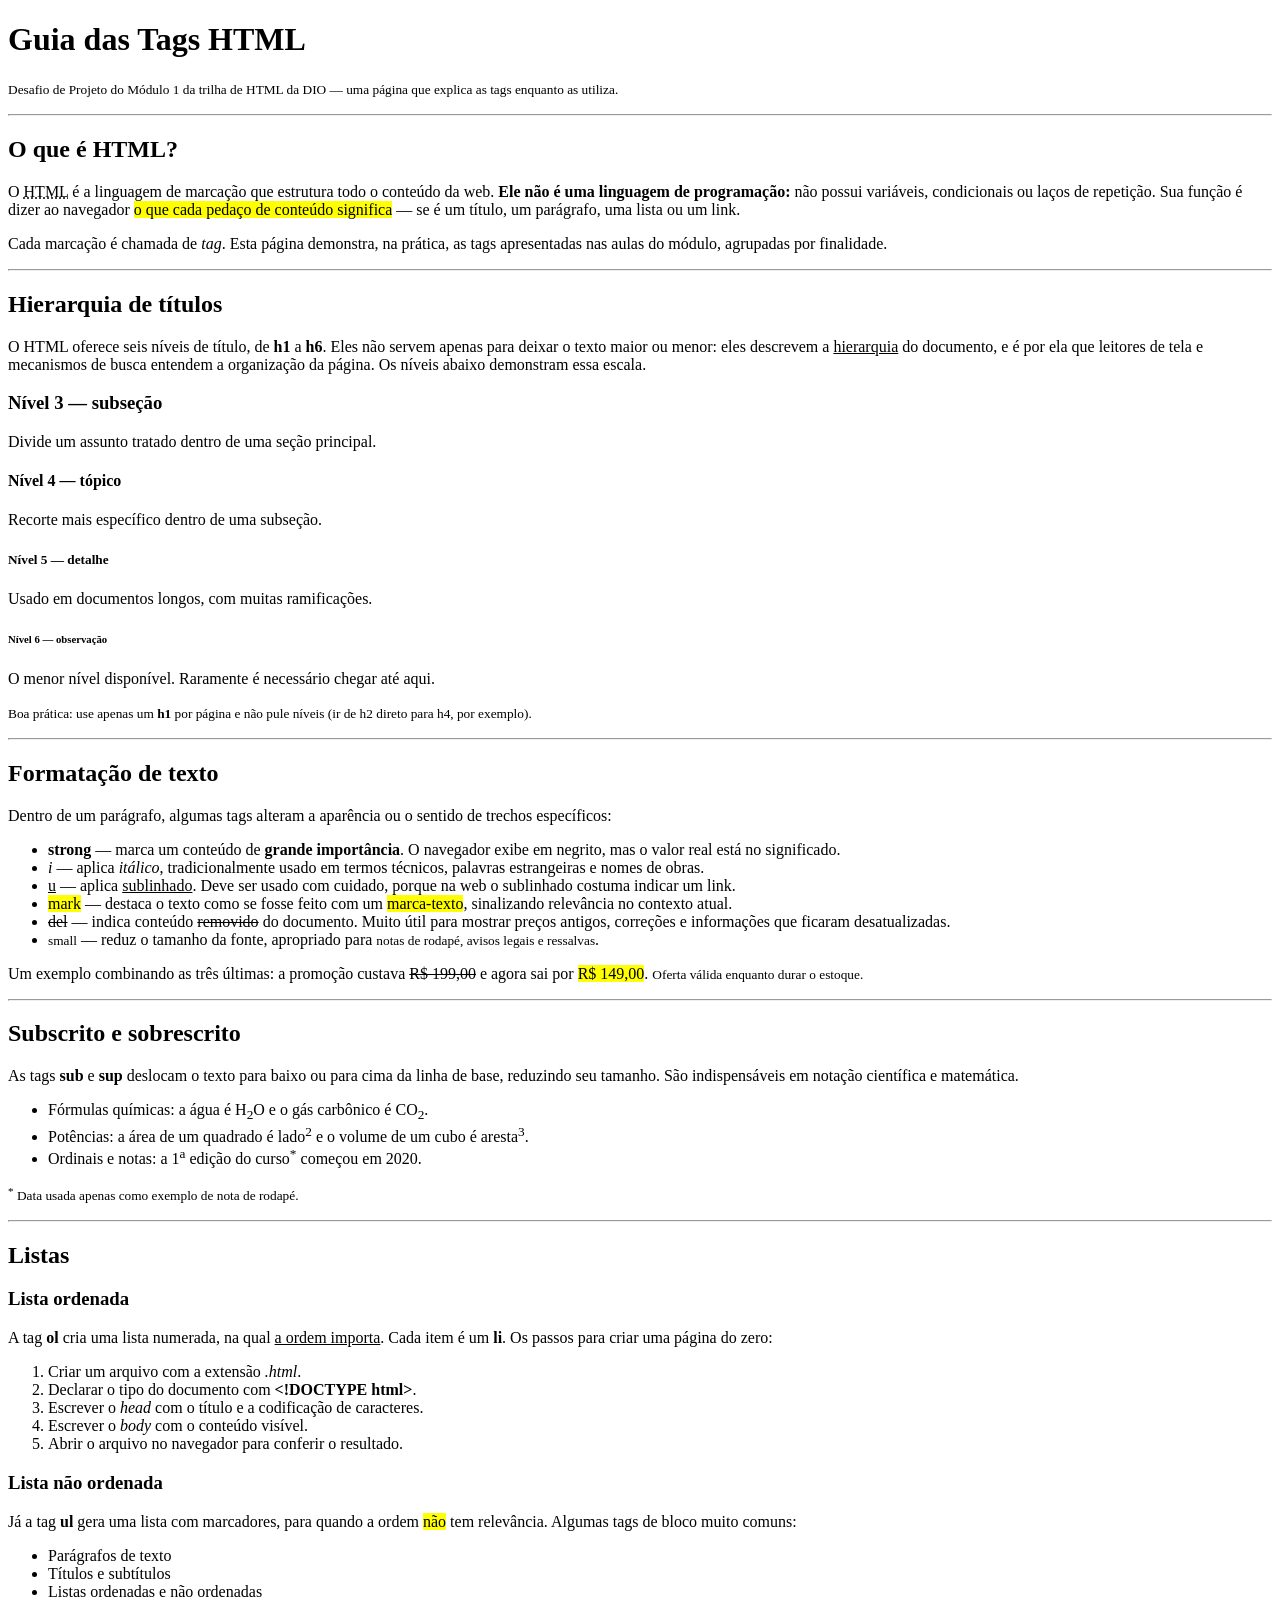
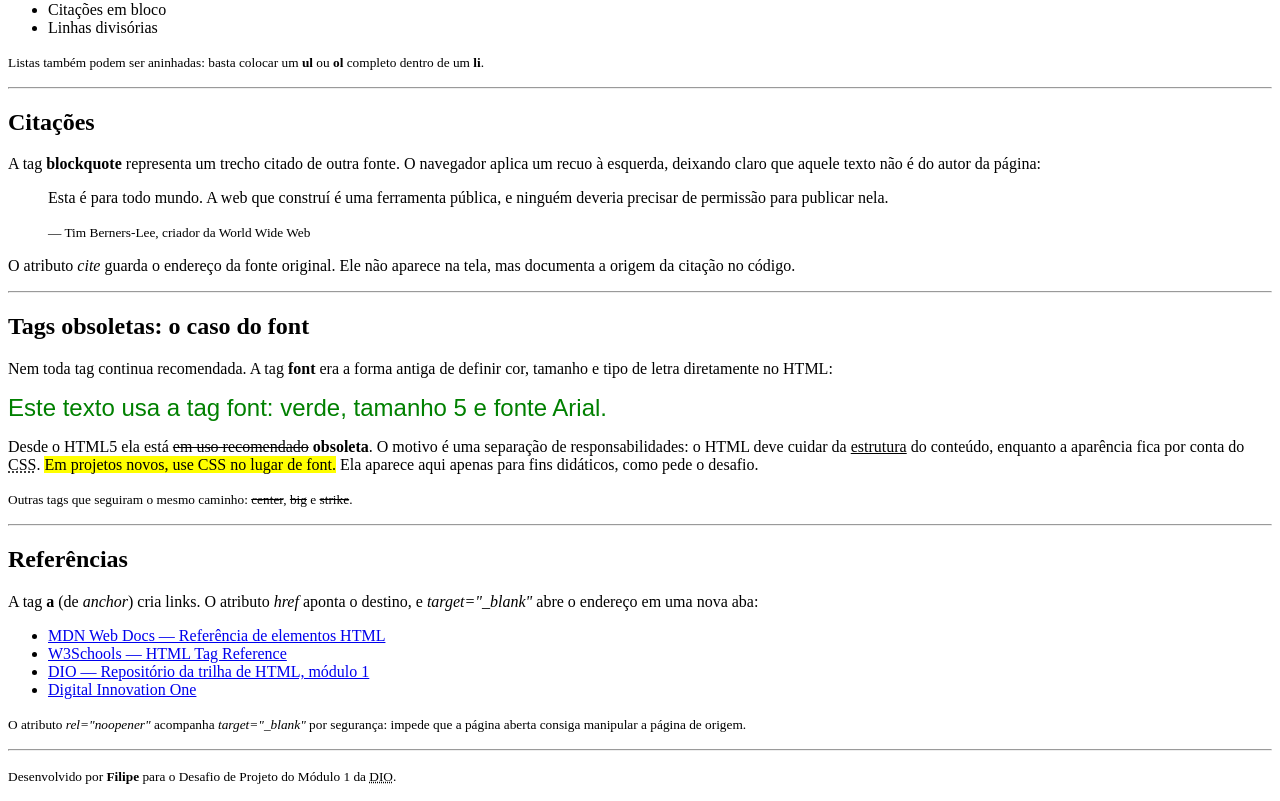
==== index.html @ 3b038667 "feat: cria pagina web demonstrando as tags HTML do modulo 1 Adiciona index.html, um guia das tags HT" ====
<!DOCTYPE html>
<html lang="pt-br">

<head>
    <meta charset="UTF-8">
    <meta name="viewport" content="width=device-width, initial-scale=1.0">
    <title>Guia das Tags HTML - Desafio DIO</title>
</head>

<body>

    <!-- ============ 1. Cabeçalho ============ -->
    <h1>Guia das Tags HTML</h1>
    <p>
        <small>Desafio de Projeto do Módulo 1 da trilha de HTML da DIO &mdash; uma página que
            explica as tags enquanto as utiliza.</small>
    </p>

    <hr>

    <!-- ============ 2. Introdução ============ -->
    <h2>O que é HTML?</h2>
    <p>
        O <abbr title="HyperText Markup Language">HTML</abbr> é a linguagem de marcação que
        estrutura todo o conteúdo da web. <strong>Ele não é uma linguagem de programação:</strong>
        não possui variáveis, condicionais ou laços de repetição. Sua função é dizer ao navegador
        <mark>o que cada pedaço de conteúdo significa</mark> &mdash; se é um título, um parágrafo,
        uma lista ou um link.
    </p>
    <p>
        Cada marcação é chamada de <i>tag</i>. Esta página demonstra, na prática, as tags
        apresentadas nas aulas do módulo, agrupadas por finalidade.
    </p>

    <hr>

    <!-- ============ 3. Hierarquia de títulos ============ -->
    <h2>Hierarquia de títulos</h2>
    <p>
        O HTML oferece seis níveis de título, de <strong>h1</strong> a <strong>h6</strong>. Eles não
        servem apenas para deixar o texto maior ou menor: eles descrevem a <u>hierarquia</u> do
        documento, e é por ela que leitores de tela e mecanismos de busca entendem a organização da
        página. Os níveis abaixo demonstram essa escala.
    </p>

    <h3>Nível 3 &mdash; subseção</h3>
    <p>Divide um assunto tratado dentro de uma seção principal.</p>

    <h4>Nível 4 &mdash; tópico</h4>
    <p>Recorte mais específico dentro de uma subseção.</p>

    <h5>Nível 5 &mdash; detalhe</h5>
    <p>Usado em documentos longos, com muitas ramificações.</p>

    <h6>Nível 6 &mdash; observação</h6>
    <p>O menor nível disponível. Raramente é necessário chegar até aqui.</p>

    <p>
        <small>Boa prática: use apenas um <strong>h1</strong> por página e não pule níveis
            (ir de h2 direto para h4, por exemplo).</small>
    </p>

    <hr>

    <!-- ============ 4. Formatação de texto ============ -->
    <h2>Formatação de texto</h2>
    <p>
        Dentro de um parágrafo, algumas tags alteram a aparência ou o sentido de trechos
        específicos:
    </p>

    <ul>
        <li><strong>strong</strong> &mdash; marca um conteúdo de <strong>grande importância</strong>.
            O navegador exibe em negrito, mas o valor real está no significado.</li>
        <li><i>i</i> &mdash; aplica <i>itálico</i>, tradicionalmente usado em termos técnicos,
            palavras estrangeiras e nomes de obras.</li>
        <li><u>u</u> &mdash; aplica <u>sublinhado</u>. Deve ser usado com cuidado, porque na web o
            sublinhado costuma indicar um link.</li>
        <li><mark>mark</mark> &mdash; destaca o texto como se fosse feito com um
            <mark>marca-texto</mark>, sinalizando relevância no contexto atual.</li>
        <li><del>del</del> &mdash; indica conteúdo <del>removido</del> do documento. Muito útil para
            mostrar preços antigos, correções e informações que ficaram desatualizadas.</li>
        <li><small>small</small> &mdash; reduz o tamanho da fonte, apropriado para
            <small>notas de rodapé, avisos legais e ressalvas</small>.</li>
    </ul>

    <p>
        Um exemplo combinando as três últimas: a promoção custava <del>R$ 199,00</del> e agora sai
        por <mark>R$ 149,00</mark>. <small>Oferta válida enquanto durar o estoque.</small>
    </p>

    <hr>

    <!-- ============ 5. Sub e sobrescrito ============ -->
    <h2>Subscrito e sobrescrito</h2>
    <p>
        As tags <strong>sub</strong> e <strong>sup</strong> deslocam o texto para baixo ou para cima
        da linha de base, reduzindo seu tamanho. São indispensáveis em notação científica e
        matemática.
    </p>

    <ul>
        <li>Fórmulas químicas: a água é H<sub>2</sub>O e o gás carbônico é CO<sub>2</sub>.</li>
        <li>Potências: a área de um quadrado é lado<sup>2</sup> e o volume de um cubo é
            aresta<sup>3</sup>.</li>
        <li>Ordinais e notas: a 1<sup>a</sup> edição do curso<sup>*</sup> começou em 2020.</li>
    </ul>

    <p><small><sup>*</sup> Data usada apenas como exemplo de nota de rodapé.</small></p>

    <hr>

    <!-- ============ 6. Listas ============ -->
    <h2>Listas</h2>

    <h3>Lista ordenada</h3>
    <p>
        A tag <strong>ol</strong> cria uma lista numerada, na qual <u>a ordem importa</u>. Cada item
        é um <strong>li</strong>. Os passos para criar uma página do zero:
    </p>
    <ol>
        <li>Criar um arquivo com a extensão <i>.html</i>.</li>
        <li>Declarar o tipo do documento com <strong>&lt;!DOCTYPE html&gt;</strong>.</li>
        <li>Escrever o <i>head</i> com o título e a codificação de caracteres.</li>
        <li>Escrever o <i>body</i> com o conteúdo visível.</li>
        <li>Abrir o arquivo no navegador para conferir o resultado.</li>
    </ol>

    <h3>Lista não ordenada</h3>
    <p>
        Já a tag <strong>ul</strong> gera uma lista com marcadores, para quando a ordem
        <mark>não</mark> tem relevância. Algumas tags de bloco muito comuns:
    </p>
    <ul>
        <li>Parágrafos de texto</li>
        <li>Títulos e subtítulos</li>
        <li>Listas ordenadas e não ordenadas</li>
        <li>Citações em bloco</li>
        <li>Linhas divisórias</li>
    </ul>

    <p>
        <small>Listas também podem ser aninhadas: basta colocar um <strong>ul</strong> ou
            <strong>ol</strong> completo dentro de um <strong>li</strong>.</small>
    </p>

    <hr>

    <!-- ============ 7. Citação ============ -->
    <h2>Citações</h2>
    <p>
        A tag <strong>blockquote</strong> representa um trecho citado de outra fonte. O navegador
        aplica um recuo à esquerda, deixando claro que aquele texto não é do autor da página:
    </p>

    <blockquote cite="https://www.w3.org/People/Berners-Lee/">
        <p>
            Esta é para todo mundo. A web que construí é uma ferramenta pública, e ninguém deveria
            precisar de permissão para publicar nela.
        </p>
        <p><small>&mdash; Tim Berners-Lee, criador da World Wide Web</small></p>
    </blockquote>

    <p>
        O atributo <i>cite</i> guarda o endereço da fonte original. Ele não aparece na tela, mas
        documenta a origem da citação no código.
    </p>

    <hr>

    <!-- ============ 8. Tags obsoletas ============ -->
    <h2>Tags obsoletas: o caso do font</h2>
    <p>
        Nem toda tag continua recomendada. A tag <strong>font</strong> era a forma antiga de definir
        cor, tamanho e tipo de letra diretamente no HTML:
    </p>

    <p>
        <font color="green" size="5" face="Arial">Este texto usa a tag font: verde, tamanho 5 e
            fonte Arial.</font>
    </p>

    <p>
        Desde o HTML5 ela está <del>em uso recomendado</del> <strong>obsoleta</strong>. O motivo é
        uma separação de responsabilidades: o HTML deve cuidar da <u>estrutura</u> do conteúdo,
        enquanto a aparência fica por conta do <abbr title="Cascading Style Sheets">CSS</abbr>.
        <mark>Em projetos novos, use CSS no lugar de font.</mark> Ela aparece aqui apenas para fins
        didáticos, como pede o desafio.
    </p>

    <p>
        <small>Outras tags que seguiram o mesmo caminho: <del>center</del>, <del>big</del> e
            <del>strike</del>.</small>
    </p>

    <hr>

    <!-- ============ 9. Referências ============ -->
    <h2>Referências</h2>
    <p>
        A tag <strong>a</strong> (de <i>anchor</i>) cria links. O atributo <i>href</i> aponta o
        destino, e <i>target="_blank"</i> abre o endereço em uma nova aba:
    </p>

    <ul>
        <li>
            <a href="https://developer.mozilla.org/pt-BR/docs/Web/HTML/Element" target="_blank"
                rel="noopener">MDN Web Docs &mdash; Referência de elementos HTML</a>
        </li>
        <li>
            <a href="https://www.w3schools.com/tags/" target="_blank" rel="noopener">W3Schools
                &mdash; HTML Tag Reference</a>
        </li>
        <li>
            <a href="https://github.com/digitalinnovationone/trilha-html-modulo-1" target="_blank"
                rel="noopener">DIO &mdash; Repositório da trilha de HTML, módulo 1</a>
        </li>
        <li>
            <a href="https://www.dio.me/" target="_blank" rel="noopener">Digital Innovation One</a>
        </li>
    </ul>

    <p>
        <small>O atributo <i>rel="noopener"</i> acompanha <i>target="_blank"</i> por segurança:
            impede que a página aberta consiga manipular a página de origem.</small>
    </p>

    <hr>

    <!-- ============ 10. Rodapé ============ -->
    <p>
        <small>
            Desenvolvido por <strong>Filipe</strong> para o Desafio de Projeto do Módulo 1 da
            <abbr title="Digital Innovation One">DIO</abbr>.
        </small>
    </p>

</body>

</html>
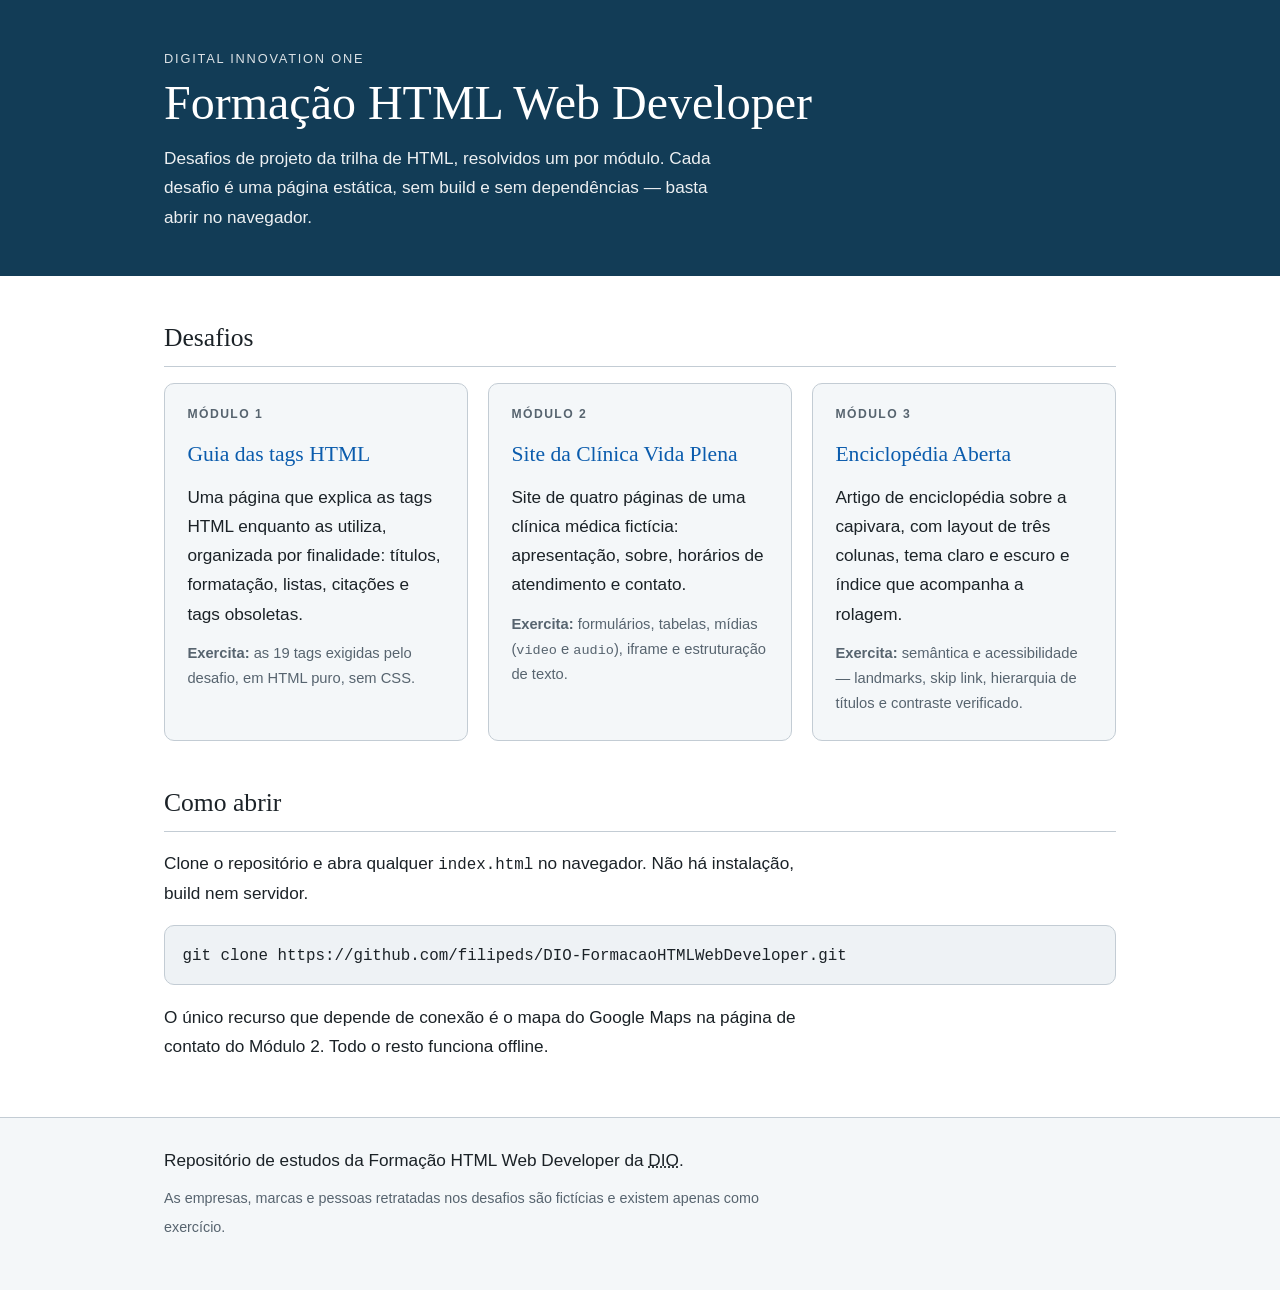
==== commit bbefcdf5: "feat: adiciona portal na raiz com os tres desafios Com o modulo 1 movido para a propria pasta, a rai" ====
--- a/index.html
+++ b/index.html
@@ -4,236 +4,109 @@
 <head>
     <meta charset="UTF-8">
     <meta name="viewport" content="width=device-width, initial-scale=1.0">
-    <title>Guia das Tags HTML - Desafio DIO</title>
+    <title>Desafios da Formação HTML Web Developer — DIO</title>
+    <meta name="description"
+        content="Portal dos desafios de projeto da Formação HTML Web Developer da Digital Innovation One.">
+    <link rel="stylesheet" href="assets/css/portal.css">
 </head>
 
 <body>
 
-    <!-- ============ 1. Cabeçalho ============ -->
-    <h1>Guia das Tags HTML</h1>
-    <p>
-        <small>Desafio de Projeto do Módulo 1 da trilha de HTML da DIO &mdash; uma página que
-            explica as tags enquanto as utiliza.</small>
-    </p>
+    <a class="skip-link" href="#desafios">Pular para a lista de desafios</a>
 
-    <hr>
+    <header class="topo">
+        <div class="container">
+            <p class="topo__sobretitulo">Digital Innovation One</p>
+            <h1>Formação HTML Web Developer</h1>
+            <p class="topo__resumo">
+                Desafios de projeto da trilha de HTML, resolvidos um por módulo. Cada desafio é uma
+                página estática, sem build e sem dependências — basta abrir no navegador.
+            </p>
+        </div>
+    </header>
 
-    <!-- ============ 2. Introdução ============ -->
-    <h2>O que é HTML?</h2>
-    <p>
-        O <abbr title="HyperText Markup Language">HTML</abbr> é a linguagem de marcação que
-        estrutura todo o conteúdo da web. <strong>Ele não é uma linguagem de programação:</strong>
-        não possui variáveis, condicionais ou laços de repetição. Sua função é dizer ao navegador
-        <mark>o que cada pedaço de conteúdo significa</mark> &mdash; se é um título, um parágrafo,
-        uma lista ou um link.
-    </p>
-    <p>
-        Cada marcação é chamada de <i>tag</i>. Esta página demonstra, na prática, as tags
-        apresentadas nas aulas do módulo, agrupadas por finalidade.
-    </p>
+    <main class="container">
 
-    <hr>
+        <h2 id="desafios">Desafios</h2>
 
-    <!-- ============ 3. Hierarquia de títulos ============ -->
-    <h2>Hierarquia de títulos</h2>
-    <p>
-        O HTML oferece seis níveis de título, de <strong>h1</strong> a <strong>h6</strong>. Eles não
-        servem apenas para deixar o texto maior ou menor: eles descrevem a <u>hierarquia</u> do
-        documento, e é por ela que leitores de tela e mecanismos de busca entendem a organização da
-        página. Os níveis abaixo demonstram essa escala.
-    </p>
+        <ul class="cartoes">
 
-    <h3>Nível 3 &mdash; subseção</h3>
-    <p>Divide um assunto tratado dentro de uma seção principal.</p>
+            <li class="cartao">
+                <article>
+                    <p class="cartao__modulo">Módulo 1</p>
+                    <h3><a href="desafio-modulo-1/index.html">Guia das tags HTML</a></h3>
+                    <p>
+                        Uma página que explica as tags HTML enquanto as utiliza, organizada por
+                        finalidade: títulos, formatação, listas, citações e tags obsoletas.
+                    </p>
+                    <p class="cartao__exercita">
+                        <strong>Exercita:</strong> as 19 tags exigidas pelo desafio, em HTML puro,
+                        sem CSS.
+                    </p>
+                </article>
+            </li>
 
-    <h4>Nível 4 &mdash; tópico</h4>
-    <p>Recorte mais específico dentro de uma subseção.</p>
+            <li class="cartao">
+                <article>
+                    <p class="cartao__modulo">Módulo 2</p>
+                    <h3><a href="desafio-modulo-2/index.html">Site da Clínica Vida Plena</a></h3>
+                    <p>
+                        Site de quatro páginas de uma clínica médica fictícia: apresentação, sobre,
+                        horários de atendimento e contato.
+                    </p>
+                    <p class="cartao__exercita">
+                        <strong>Exercita:</strong> formulários, tabelas, mídias
+                        (<code>video</code> e <code>audio</code>), iframe e estruturação de texto.
+                    </p>
+                </article>
+            </li>
 
-    <h5>Nível 5 &mdash; detalhe</h5>
-    <p>Usado em documentos longos, com muitas ramificações.</p>
+            <li class="cartao">
+                <article>
+                    <p class="cartao__modulo">Módulo 3</p>
+                    <h3><a href="desafio-modulo-3/index.html">Enciclopédia Aberta</a></h3>
+                    <p>
+                        Artigo de enciclopédia sobre a capivara, com layout de três colunas, tema
+                        claro e escuro e índice que acompanha a rolagem.
+                    </p>
+                    <p class="cartao__exercita">
+                        <strong>Exercita:</strong> semântica e acessibilidade — landmarks, skip
+                        link, hierarquia de títulos e contraste verificado.
+                    </p>
+                </article>
+            </li>
 
-    <h6>Nível 6 &mdash; observação</h6>
-    <p>O menor nível disponível. Raramente é necessário chegar até aqui.</p>
+        </ul>
 
-    <p>
-        <small>Boa prática: use apenas um <strong>h1</strong> por página e não pule níveis
-            (ir de h2 direto para h4, por exemplo).</small>
-    </p>
+        <h2>Como abrir</h2>
+        <p>
+            Clone o repositório e abra qualquer <code>index.html</code> no navegador. Não há
+            instalação, build nem servidor.
+        </p>
 
-    <hr>
+        <pre><code>git clone https://github.com/filipeds/DIO-FormacaoHTMLWebDeveloper.git</code></pre>
 
-    <!-- ============ 4. Formatação de texto ============ -->
-    <h2>Formatação de texto</h2>
-    <p>
-        Dentro de um parágrafo, algumas tags alteram a aparência ou o sentido de trechos
-        específicos:
-    </p>
+        <p>
+            O único recurso que depende de conexão é o mapa do Google Maps na página de contato do
+            Módulo 2. Todo o resto funciona offline.
+        </p>
 
-    <ul>
-        <li><strong>strong</strong> &mdash; marca um conteúdo de <strong>grande importância</strong>.
-            O navegador exibe em negrito, mas o valor real está no significado.</li>
-        <li><i>i</i> &mdash; aplica <i>itálico</i>, tradicionalmente usado em termos técnicos,
-            palavras estrangeiras e nomes de obras.</li>
-        <li><u>u</u> &mdash; aplica <u>sublinhado</u>. Deve ser usado com cuidado, porque na web o
-            sublinhado costuma indicar um link.</li>
-        <li><mark>mark</mark> &mdash; destaca o texto como se fosse feito com um
-            <mark>marca-texto</mark>, sinalizando relevância no contexto atual.</li>
-        <li><del>del</del> &mdash; indica conteúdo <del>removido</del> do documento. Muito útil para
-            mostrar preços antigos, correções e informações que ficaram desatualizadas.</li>
-        <li><small>small</small> &mdash; reduz o tamanho da fonte, apropriado para
-            <small>notas de rodapé, avisos legais e ressalvas</small>.</li>
-    </ul>
+    </main>
 
-    <p>
-        Um exemplo combinando as três últimas: a promoção custava <del>R$ 199,00</del> e agora sai
-        por <mark>R$ 149,00</mark>. <small>Oferta válida enquanto durar o estoque.</small>
-    </p>
-
-    <hr>
-
-    <!-- ============ 5. Sub e sobrescrito ============ -->
-    <h2>Subscrito e sobrescrito</h2>
-    <p>
-        As tags <strong>sub</strong> e <strong>sup</strong> deslocam o texto para baixo ou para cima
-        da linha de base, reduzindo seu tamanho. São indispensáveis em notação científica e
-        matemática.
-    </p>
-
-    <ul>
-        <li>Fórmulas químicas: a água é H<sub>2</sub>O e o gás carbônico é CO<sub>2</sub>.</li>
-        <li>Potências: a área de um quadrado é lado<sup>2</sup> e o volume de um cubo é
-            aresta<sup>3</sup>.</li>
-        <li>Ordinais e notas: a 1<sup>a</sup> edição do curso<sup>*</sup> começou em 2020.</li>
-    </ul>
-
-    <p><small><sup>*</sup> Data usada apenas como exemplo de nota de rodapé.</small></p>
-
-    <hr>
-
-    <!-- ============ 6. Listas ============ -->
-    <h2>Listas</h2>
-
-    <h3>Lista ordenada</h3>
-    <p>
-        A tag <strong>ol</strong> cria uma lista numerada, na qual <u>a ordem importa</u>. Cada item
-        é um <strong>li</strong>. Os passos para criar uma página do zero:
-    </p>
-    <ol>
-        <li>Criar um arquivo com a extensão <i>.html</i>.</li>
-        <li>Declarar o tipo do documento com <strong>&lt;!DOCTYPE html&gt;</strong>.</li>
-        <li>Escrever o <i>head</i> com o título e a codificação de caracteres.</li>
-        <li>Escrever o <i>body</i> com o conteúdo visível.</li>
-        <li>Abrir o arquivo no navegador para conferir o resultado.</li>
-    </ol>
-
-    <h3>Lista não ordenada</h3>
-    <p>
-        Já a tag <strong>ul</strong> gera uma lista com marcadores, para quando a ordem
-        <mark>não</mark> tem relevância. Algumas tags de bloco muito comuns:
-    </p>
-    <ul>
-        <li>Parágrafos de texto</li>
-        <li>Títulos e subtítulos</li>
-        <li>Listas ordenadas e não ordenadas</li>
-        <li>Citações em bloco</li>
-        <li>Linhas divisórias</li>
-    </ul>
-
-    <p>
-        <small>Listas também podem ser aninhadas: basta colocar um <strong>ul</strong> ou
-            <strong>ol</strong> completo dentro de um <strong>li</strong>.</small>
-    </p>
-
-    <hr>
-
-    <!-- ============ 7. Citação ============ -->
-    <h2>Citações</h2>
-    <p>
-        A tag <strong>blockquote</strong> representa um trecho citado de outra fonte. O navegador
-        aplica um recuo à esquerda, deixando claro que aquele texto não é do autor da página:
-    </p>
-
-    <blockquote cite="https://www.w3.org/People/Berners-Lee/">
-        <p>
-            Esta é para todo mundo. A web que construí é uma ferramenta pública, e ninguém deveria
-            precisar de permissão para publicar nela.
-        </p>
-        <p><small>&mdash; Tim Berners-Lee, criador da World Wide Web</small></p>
-    </blockquote>
-
-    <p>
-        O atributo <i>cite</i> guarda o endereço da fonte original. Ele não aparece na tela, mas
-        documenta a origem da citação no código.
-    </p>
-
-    <hr>
-
-    <!-- ============ 8. Tags obsoletas ============ -->
-    <h2>Tags obsoletas: o caso do font</h2>
-    <p>
-        Nem toda tag continua recomendada. A tag <strong>font</strong> era a forma antiga de definir
-        cor, tamanho e tipo de letra diretamente no HTML:
-    </p>
-
-    <p>
-        <font color="green" size="5" face="Arial">Este texto usa a tag font: verde, tamanho 5 e
-            fonte Arial.</font>
-    </p>
-
-    <p>
-        Desde o HTML5 ela está <del>em uso recomendado</del> <strong>obsoleta</strong>. O motivo é
-        uma separação de responsabilidades: o HTML deve cuidar da <u>estrutura</u> do conteúdo,
-        enquanto a aparência fica por conta do <abbr title="Cascading Style Sheets">CSS</abbr>.
-        <mark>Em projetos novos, use CSS no lugar de font.</mark> Ela aparece aqui apenas para fins
-        didáticos, como pede o desafio.
-    </p>
-
-    <p>
-        <small>Outras tags que seguiram o mesmo caminho: <del>center</del>, <del>big</del> e
-            <del>strike</del>.</small>
-    </p>
-
-    <hr>
-
-    <!-- ============ 9. Referências ============ -->
-    <h2>Referências</h2>
-    <p>
-        A tag <strong>a</strong> (de <i>anchor</i>) cria links. O atributo <i>href</i> aponta o
-        destino, e <i>target="_blank"</i> abre o endereço em uma nova aba:
-    </p>
-
-    <ul>
-        <li>
-            <a href="https://developer.mozilla.org/pt-BR/docs/Web/HTML/Element" target="_blank"
-                rel="noopener">MDN Web Docs &mdash; Referência de elementos HTML</a>
-        </li>
-        <li>
-            <a href="https://www.w3schools.com/tags/" target="_blank" rel="noopener">W3Schools
-                &mdash; HTML Tag Reference</a>
-        </li>
-        <li>
-            <a href="https://github.com/digitalinnovationone/trilha-html-modulo-1" target="_blank"
-                rel="noopener">DIO &mdash; Repositório da trilha de HTML, módulo 1</a>
-        </li>
-        <li>
-            <a href="https://www.dio.me/" target="_blank" rel="noopener">Digital Innovation One</a>
-        </li>
-    </ul>
-
-    <p>
-        <small>O atributo <i>rel="noopener"</i> acompanha <i>target="_blank"</i> por segurança:
-            impede que a página aberta consiga manipular a página de origem.</small>
-    </p>
-
-    <hr>
-
-    <!-- ============ 10. Rodapé ============ -->
-    <p>
-        <small>
-            Desenvolvido por <strong>Filipe</strong> para o Desafio de Projeto do Módulo 1 da
-            <abbr title="Digital Innovation One">DIO</abbr>.
-        </small>
-    </p>
+    <footer class="rodape">
+        <div class="container">
+            <p>
+                Repositório de estudos da Formação HTML Web Developer da
+                <abbr title="Digital Innovation One">DIO</abbr>.
+            </p>
+            <p class="rodape__aviso">
+                <small>
+                    As empresas, marcas e pessoas retratadas nos desafios são fictícias e existem
+                    apenas como exercício.
+                </small>
+            </p>
+        </div>
+    </footer>
 
 </body>
 
--- a/assets/css/portal.css
+++ b/assets/css/portal.css
@@ -0,0 +1,244 @@
+/* ============================================================
+   Portal dos desafios da Formação HTML Web Developer
+
+   A paleta é a mesma verificada no Módulo 3: todo par de texto
+   atinge no mínimo 4.5:1 de contraste e o anel de foco, 3:1,
+   nos dois temas.
+   ============================================================ */
+
+:root {
+    --bg: #ffffff;
+    --superficie: #f4f7f9;
+    --texto: #1b2227;
+    --suave: #57646f;
+    --link: #0b5cad;
+    --visitado: #6a3ea1;
+    --borda: #c3ccd4;
+    --foco: #a2440b;
+    --cabecalho: #123c56;
+    --sobre-cabecalho: #ffffff;
+    --destaque-bg: #eef2f5;
+
+    --raio: 10px;
+}
+
+@media (prefers-color-scheme: dark) {
+    :root {
+        --bg: #11161b;
+        --superficie: #1a212a;
+        --texto: #e7edf2;
+        --suave: #a7b4c0;
+        --link: #74b6f5;
+        --visitado: #c6a4ef;
+        --borda: #33404d;
+        --foco: #f0a868;
+        --cabecalho: #0d2534;
+        --sobre-cabecalho: #e7edf2;
+        --destaque-bg: #202932;
+    }
+}
+
+*,
+*::before,
+*::after {
+    box-sizing: border-box;
+}
+
+html,
+body {
+    margin: 0;
+    padding: 0;
+}
+
+body {
+    background-color: var(--bg);
+    color: var(--texto);
+    font-family: 'Segoe UI', Tahoma, Geneva, Verdana, sans-serif;
+    font-size: clamp(1rem, 0.96rem + 0.2vw, 1.075rem);
+    line-height: 1.7;
+}
+
+@media (prefers-reduced-motion: reduce) {
+
+    *,
+    *::before,
+    *::after {
+        animation-duration: 0.01ms !important;
+        animation-iteration-count: 1 !important;
+        transition-duration: 0.01ms !important;
+    }
+}
+
+.container {
+    max-width: 62rem;
+    margin: 0 auto;
+    padding: 0 1.25rem;
+}
+
+/* ---------------- links e foco ---------------- */
+
+a {
+    color: var(--link);
+    text-decoration: none;
+}
+
+a:hover {
+    text-decoration: underline;
+}
+
+a:visited {
+    color: var(--visitado);
+}
+
+:focus-visible {
+    outline: 3px solid var(--foco);
+    outline-offset: 3px;
+    border-radius: 3px;
+}
+
+.skip-link {
+    position: absolute;
+    left: 1rem;
+    top: -100px;
+    z-index: 10;
+    background-color: var(--bg);
+    color: var(--link);
+    border: 2px solid var(--foco);
+    border-radius: var(--raio);
+    padding: 0.7rem 1.2rem;
+    font-weight: 700;
+    transition: top 0.15s ease-in-out;
+}
+
+.skip-link:focus {
+    top: 1rem;
+}
+
+/* ---------------- topo ---------------- */
+
+.topo {
+    background-color: var(--cabecalho);
+    color: var(--sobre-cabecalho);
+    padding: 3rem 0 2.75rem;
+    margin-bottom: 2.5rem;
+}
+
+.topo__sobretitulo {
+    margin: 0 0 0.35rem;
+    font-size: 0.8rem;
+    letter-spacing: 0.14em;
+    text-transform: uppercase;
+    opacity: 0.85;
+}
+
+.topo h1 {
+    font-family: Georgia, 'Times New Roman', serif;
+    font-size: clamp(2rem, 1.4rem + 2.4vw, 3rem);
+    font-weight: 400;
+    line-height: 1.15;
+    margin: 0 0 0.85rem;
+}
+
+.topo__resumo {
+    margin: 0;
+    max-width: 60ch;
+    opacity: 0.92;
+}
+
+/* ---------------- conteúdo ---------------- */
+
+main h2 {
+    font-family: Georgia, 'Times New Roman', serif;
+    font-size: 1.6rem;
+    font-weight: 400;
+    margin: 2.5rem 0 1rem;
+    padding-bottom: 0.4rem;
+    border-bottom: 1px solid var(--borda);
+}
+
+main h2:first-child {
+    margin-top: 0;
+}
+
+main p {
+    max-width: 68ch;
+}
+
+pre {
+    background-color: var(--destaque-bg);
+    border: 1px solid var(--borda);
+    border-radius: var(--raio);
+    padding: 0.9rem 1.1rem;
+    overflow-x: auto;
+}
+
+code {
+    font-family: Consolas, 'Courier New', monospace;
+    font-size: 0.92em;
+}
+
+/* ---------------- cartões ---------------- */
+
+.cartoes {
+    list-style: none;
+    margin: 0;
+    padding: 0;
+    display: grid;
+    gap: 1.25rem;
+    grid-template-columns: repeat(auto-fit, minmax(min(100%, 17rem), 1fr));
+}
+
+.cartao {
+    background-color: var(--superficie);
+    border: 1px solid var(--borda);
+    border-radius: var(--raio);
+    padding: 1.25rem 1.4rem 1.5rem;
+}
+
+.cartao__modulo {
+    margin: 0;
+    font-size: 0.76rem;
+    letter-spacing: 0.12em;
+    text-transform: uppercase;
+    color: var(--suave);
+    font-weight: 700;
+}
+
+.cartao h3 {
+    font-family: Georgia, 'Times New Roman', serif;
+    font-size: 1.35rem;
+    font-weight: 400;
+    margin: 0.3rem 0 0.6rem;
+}
+
+.cartao p {
+    margin: 0 0 0.75rem;
+}
+
+.cartao p:last-child {
+    margin-bottom: 0;
+}
+
+.cartao__exercita {
+    color: var(--suave);
+    font-size: 0.92rem;
+}
+
+/* ---------------- rodapé ---------------- */
+
+.rodape {
+    background-color: var(--superficie);
+    border-top: 1px solid var(--borda);
+    margin-top: 3.5rem;
+    padding: 1.75rem 0 2.5rem;
+}
+
+.rodape p {
+    margin: 0 0 0.5rem;
+    max-width: 68ch;
+}
+
+.rodape__aviso {
+    color: var(--suave);
+    margin-bottom: 0;
+}
